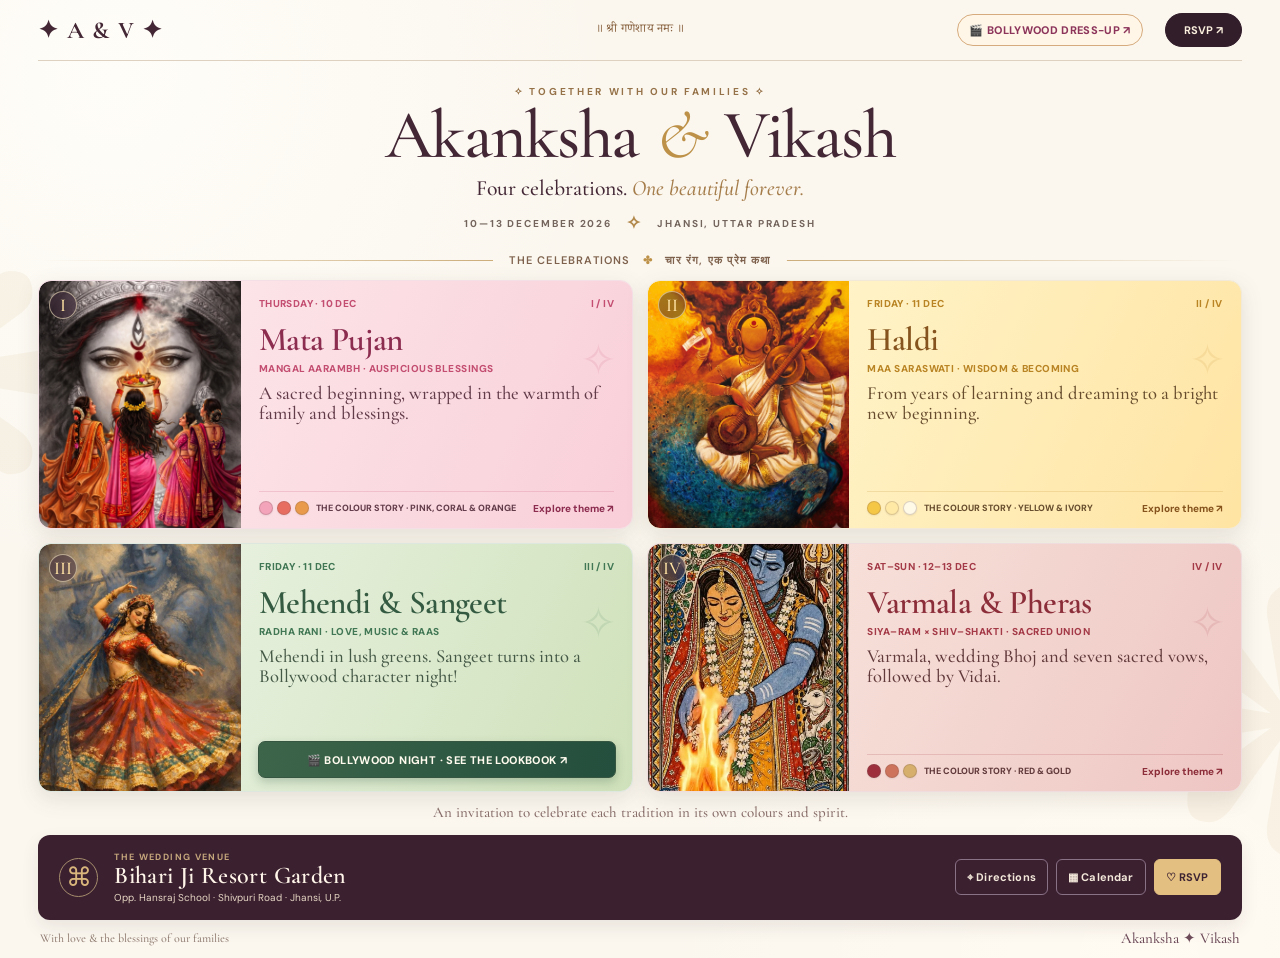
==== index.html @ 9b97ad11 "initial wedding website" ====
<!doctype html>
<html lang="en">
<head>
<meta charset="utf-8">
<meta name="viewport" content="width=device-width, initial-scale=1, viewport-fit=cover">
<meta name="theme-color" content="#3b2030">
<meta name="description" content="Four illustrated celebrations, one beautiful forever. Akanksha & Vikash · 10–13 December 2026 · Jhansi.">
<title>Akanksha & Vikash · Wedding Invitation</title>
<link rel="preconnect" href="https://fonts.googleapis.com">
<link rel="preconnect" href="https://fonts.gstatic.com" crossorigin>
<link href="https://fonts.googleapis.com/css2?family=Cormorant+Garamond:ital,wght@0,400;0,500;0,600;0,700;1,400;1,500;1,600&family=DM+Sans:wght@400;500;600;700&family=Noto+Serif+Devanagari:wght@400;600&display=swap" rel="stylesheet">
<link rel="stylesheet" href="styles.css">
<script defer src="image-config.js"></script>
<script defer src="theme-config.js"></script>
<script defer src="content-config.js"></script>
<script defer src="script.js"></script>
</head>
<body class="home-page">
<a href="#chapters" class="skip-link">Skip to functions</a>
<div class="page-shell">
<header class="masthead">
  <div class="brand">✦ <span id="brandInitials">A <em>&amp;</em> V</span> ✦</div>
  <div class="blessing" id="headerBlessing">॥ श्री गणेशाय नमः ॥</div>
  <nav class="masthead-actions" aria-label="Quick navigation">
    <a class="top-bollywood" href="bollywood.html" id="topBollywood">🎬 Bollywood dress-up ↗</a>
    <button type="button" data-open-rsvp id="topRsvp">RSVP ↗</button>
  </nav>
</header>
<main>
  <section class="invitation-heading" aria-labelledby="title">
    <p class="overline" id="headingEyebrow">✧ TOGETHER WITH OUR FAMILIES ✧</p>
    <h1 id="title"><span id="brideName">Akanksha</span> <span class="ampersand">&amp;</span> <span id="groomName">Vikash</span></h1>
    <p class="invitation-subtitle"><span id="introLead">Four celebrations.</span> <em id="introEm">One beautiful forever.</em></p>
    <div class="date-loc"><span id="headingDates">10—13 DECEMBER 2026</span><span class="date-separator">✧</span><span id="headingPlace">JHANSI, UTTAR PRADESH</span></div>
  </section>
  <section class="chapter-area" id="chapters" aria-labelledby="chapter-title">
    <div class="section-line"><span></span><h2 id="chapter-title"><span id="sectionEn">The celebrations</span> <i>✤</i> <span id="sectionHi">चार रंग, एक प्रेम कथा</span></h2><span></span></div>
    <div class="chapter-grid" id="chapterGrid" aria-label="Four wedding functions">
      <!-- Four cards are created automatically from content-config.js -->
    </div>
    <p class="theme-note" id="themeNote">An invitation to celebrate each tradition in its own colours and spirit.</p>
  </section>
  <section class="footer-strip" aria-label="Venue and guest information">
    <div class="venue-info"><span class="venue-icon" aria-hidden="true">⌘</span><div>
      <p class="venue-label" id="venueLabel">THE WEDDING VENUE</p>
      <h2 id="venueName">Bihari Ji Resort Garden</h2>
      <p id="venueAddress">Opp. Hansraj School · Shivpuri Road · Jhansi</p>
    </div></div>
    <div class="quick-actions">
      <a class="quick-button" id="directionsLink" href="https://www.google.com/maps/search/?api=1&amp;query=Bihari+Ji+Resort+Garden+Shivpuri+Road+Jhansi+Uttar+Pradesh" target="_blank" rel="noopener noreferrer">⌖ <span id="directionsText">Directions</span></a>
      <button class="quick-button" id="calendarBtn" type="button">▦ <span id="calendarText">Calendar</span></button>
      <button class="quick-button primary" data-open-rsvp type="button">♡ <span id="footerRsvpText">RSVP</span></button>
    </div>
  </section>
</main>
<footer class="micro-footer"><span id="footerMessage">With love &amp; the blessings of our families</span><span id="footerNames">Akanksha ✦ Vikash</span></footer>
</div>

<dialog class="detail-dialog" id="detailDialog" aria-labelledby="detailTitle">
  <div class="dialog-inner">
    <button class="close-dialog" type="button" data-close-dialog aria-label="Close details">×</button>
    <div class="dialog-art" id="detailArt"><img id="detailImage" alt=""><img id="detailSecondaryImage" alt="" hidden></div>
    <div class="dialog-info">
      <p class="dialog-kicker" id="detailWhen"></p>
      <h2 id="detailTitle"></h2>
      <p class="dialog-inspiration" id="detailInspiration"></p>
      <p id="detailDescription"></p>
      <p class="dialog-dress" id="detailDress"></p>
      <div class="dialog-swatches" id="detailSwatches" aria-label="Colour palette"></div>
      <a href="bollywood.html" class="dialog-special-link" id="detailLink" hidden>🎬 Explore Bollywood costume ideas ↗</a>
    </div>
  </div>
</dialog>

<dialog class="rsvp-dialog" id="rsvpDialog" aria-labelledby="rsvpTitle">
 <div class="rsvp-wrap">
  <button class="close-dialog" type="button" data-close-rsvp aria-label="Close RSVP">×</button>
  <div class="rsvp-top"><span class="rsvp-ornament">❀ ✧ ❀</span><p class="overline" id="rsvpIntro">THE JOY OF TOGETHERNESS</p><h2 id="rsvpTitle">Will you join us?</h2><p id="rsvpSubtitle">Prepare a WhatsApp RSVP message. No details are stored.</p></div>
  <form id="rsvpForm"><label for="guestName">Your name</label><input id="guestName" name="guestName" required maxlength="100" placeholder="Full name" autocomplete="name">
  <div class="two-fields"><div><label for="guestCount">Guests</label><select id="guestCount" name="guestCount"><option>1</option><option>2</option><option>3</option><option>4</option><option>5+</option></select></div><div><label for="attendance">Attending?</label><select id="attendance" name="attendance"><option value="Yes, delighted to attend">Yes, delighted!</option><option value="Still confirming">Still confirming</option><option value="Unable to attend">Unable to attend</option></select></div></div>
  <label for="guestNote">A message (optional)</label><textarea id="guestNote" name="guestNote" rows="2" maxlength="300" placeholder="Your blessings and wishes..."></textarea>
  <button type="submit" class="send-rsvp">Prepare WhatsApp message ↗</button><button type="button" class="copy-rsvp" id="copyRSVP">Copy RSVP message instead</button><p class="rsvp-disclaimer">WhatsApp opens a draft; you choose the recipient and tap Send.</p>
  </form>
 </div>
</dialog>
<div class="toast" id="toast" role="status" aria-live="polite"></div>
</body>
</html>
---- styles.css ----
:root{--ink:#3b2931;--maroon:#321d2b;--wine:#612c43;--gold:#b9904a;--gold-light:#e8d6ac;--cream:#fbf7f0;--paper:#f4ecde;--line:#dfd1bf;--muted:#766d6b;--serif:'Cormorant Garamond',Georgia,serif;--sans:'DM Sans',Arial,sans-serif;--dev:'Noto Serif Devanagari',serif}
*{box-sizing:border-box}html{scroll-behavior:smooth}body{margin:0;color:var(--ink);font-family:var(--sans);background:#e9dfd3}button,input,select,textarea{font:inherit}button{cursor:pointer}a{color:inherit;text-decoration:none}img{display:block;max-width:100%}button:focus-visible,a:focus-visible,input:focus-visible,select:focus-visible,textarea:focus-visible{outline:3px solid #b57247;outline-offset:3px}.skip-link{position:absolute;z-index:100;left:12px;top:-80px;padding:10px;background:white}.skip-link:focus{top:10px}
.page-shell{max-width:1490px;min-height:100vh;margin:auto;padding:0 clamp(14px,3vw,48px);background:radial-gradient(circle at 8% 8%,#fffcf6 0%,transparent 33%),radial-gradient(circle at 89% 96%,#fffaf2 0%,transparent 38%),var(--cream);position:relative;overflow:hidden}.page-shell:before,.page-shell:after{content:'❋';position:absolute;color:#d1b680;opacity:.11;font-family:Georgia,serif;pointer-events:none;font-size:360px}.page-shell:before{left:-220px;top:170px}.page-shell:after{right:-160px;bottom:20px}
.masthead{height:64px;display:grid;grid-template-columns:1fr 1fr 1fr;align-items:center;border-bottom:1px solid var(--line);position:relative;z-index:1}.brand{font-family:var(--serif);font-weight:700;font-size:24px;letter-spacing:.05em;white-space:nowrap}.brand em{font-weight:400;color:var(--gold)}.brand-glyph{color:#b58a48;font-size:11px;vertical-align:middle;margin:0 8px}.blessing{font-family:var(--dev);color:#8b6543;text-align:center;font-size:12px;letter-spacing:.02em}.masthead-actions{display:flex;justify-content:flex-end;gap:22px;align-items:center;font-size:11px;font-weight:700;letter-spacing:.05em;text-transform:uppercase}.masthead-actions button{color:#faf0dd;background:var(--maroon);border:1px solid var(--maroon);border-radius:24px;padding:9px 18px}.masthead-actions a{color:#6a4757}.masthead-actions a span{color:#ab824b}
.invitation-heading{text-align:center;padding:24px 12px 15px;position:relative;z-index:1}.overline{font-size:10px;letter-spacing:.27em;font-weight:700;color:#967248;margin:0 0 4px}.overline span{font-size:12px}.invitation-heading h1{font:500 clamp(54px,5.35vw,85px)/.98 var(--serif);letter-spacing:-.025em;margin:0;color:#4a283c}.ampersand{color:var(--gold);font-weight:400;font-style:italic;padding:0 .06em}.invitation-subtitle{font:500 clamp(17px,1.7vw,23px)/1.12 var(--serif);margin:7px 0 11px}.invitation-subtitle em{font-weight:500;color:#a47c47}.date-loc{font-size:10px;font-weight:700;letter-spacing:.19em;color:#73645c;display:flex;align-items:center;justify-content:center;gap:14px}.date-separator{color:#b2884b;font-size:18px}
.chapter-area{position:relative;z-index:1}.section-line{display:flex;gap:16px;align-items:center;margin:0 2px 12px}.section-line>span{flex:1;height:1px;background:linear-gradient(to right,transparent,#ccad7a)}.section-line>span:last-child{transform:scaleX(-1)}.section-line h2{margin:0;white-space:nowrap;font-size:11px;text-transform:uppercase;letter-spacing:.14em;color:#7f624d;font-weight:600}.section-line h2 span{color:#be984d;font-size:13px;padding:0 3px}
.chapter-grid{display:grid;grid-template-columns:1fr 1fr;gap:13px}.event-card{border-radius:13px;overflow:hidden;border:1px solid #e2d4c3;box-shadow:0 7px 20px #4e2f2920;background:#fffaf0;transition:transform .22s ease,box-shadow .22s ease}.event-card:hover{transform:translateY(-3px);box-shadow:0 12px 28px #4e2f2930}.card-main{width:100%;text-align:left;border:0;padding:0;background:transparent;color:inherit;display:grid;grid-template-columns:37% 63%;height:239px}.art-panel{position:relative;overflow:hidden;min-width:0}.art-panel img{height:100%;width:100%;object-fit:cover;object-position:center center;transition:transform .55s ease}.event-card:hover .art-panel img{transform:scale(1.035)}.art-corner{position:absolute;top:10px;left:10px;width:28px;height:28px;border:1px solid #f6e6c199;border-radius:50%;display:grid;place-items:center;background:#37203674;color:#ffe3a5;font:500 18px var(--serif);backdrop-filter:blur(5px)}
.card-copy{padding:17px 21px 13px;display:flex;flex-direction:column;min-width:0;position:relative}.card-copy:after{content:'✧';position:absolute;right:15px;top:44px;font-size:44px;opacity:.1;color:#aa8856;pointer-events:none}.card-kicker{display:flex;justify-content:space-between;gap:6px;font:700 10px var(--sans);letter-spacing:.14em;margin:0 0 12px;color:#a27c50}.card-kicker span{font-size:10px;color:#b4a28c;letter-spacing:.04em}.card-copy h3{font:600 clamp(30px,3vw,42px)/.9 var(--serif);margin:0 0 8px;letter-spacing:-.02em;color:#5b3347}.hindi-inline{font:400 13px var(--dev);letter-spacing:0;margin-left:5px;color:#9c825c;vertical-align:middle}.small-and{font-style:italic;font-weight:400;color:#b28d58;font-size:.78em}.card-deity{font:700 10px/1.5 var(--sans);text-transform:uppercase;letter-spacing:.045em;color:#8f6746;margin:0 0 9px}.card-description{font:500 clamp(17px,1.35vw,19px)/1.08 var(--serif);color:#6f5653;margin:0;max-width:400px}.card-bottom{border-top:1px solid #dbcec244;padding-top:8px;margin-top:auto;display:flex;justify-content:space-between;gap:8px;align-items:center;font-size:10px;font-weight:600;color:#8b7772;line-height:1.25}.more-link{color:#755038;white-space:nowrap;font-weight:700}.more-link b{font-size:14px;font-weight:500}.dot{font-style:normal;margin:0 2px;color:#a58a69}
.haldi-card{background:#fff8e8}.haldi-card .card-copy{background:linear-gradient(115deg,#fff8e7,#fcf1d5)}.sangeet-card{background:#ede2f1}.sangeet-card .card-copy{background:linear-gradient(115deg,#fff5f8,#f5e6f6)}.sangeet-card .card-copy h3{color:#64315a}.sangeet-card .card-deity{color:#965777}.varmala-card .card-copy{background:linear-gradient(115deg,#fff6ed,#f7e6dc)}.varmala-card .card-copy h3{color:#7f3942}.phere-card .card-copy{background:linear-gradient(115deg,#f8f4f1,#ece7f5)}.phere-card .card-copy h3{color:#43365f}
.prelude{margin:13px 2px 12px;text-align:center;color:#8e7359;font:500 13px/1.3 var(--serif);letter-spacing:.025em}.prelude strong{color:#6b3c47;font-weight:700}.prelude-sparkle{color:#bc9755;margin:0 8px}
.footer-strip{background:#362131;color:#fff4e0;display:flex;justify-content:space-between;align-items:center;gap:20px;border-radius:12px;padding:14px 21px;position:relative;z-index:1;box-shadow:0 7px 18px #321d2b17}.venue-info{display:flex;align-items:center;gap:16px;min-width:0}.venue-icon{border:1px solid #a58d6c;border-radius:50%;width:39px;height:39px;flex:none;display:grid;place-items:center;font-size:26px;color:#d9b67b}.venue-label{color:#c5a77c;letter-spacing:.15em;font-weight:700;font-size:9px;margin:0 0 2px}.venue-info h2{font:600 24px/.95 var(--serif);letter-spacing:.015em;margin:0}.venue-info p:last-child{margin:3px 0 0;color:#e7d7c4;font-size:10px}.quick-actions{display:flex;gap:8px;align-items:center}.quick-button{background:transparent;color:#f3e8da;border:1px solid #897186;border-radius:6px;white-space:nowrap;padding:10px 11px;font-weight:700;font-size:11px;letter-spacing:.015em}.quick-button span{font-size:16px;vertical-align:-1px;margin-right:4px;color:#e5bf7d}.quick-button.primary{background:#e3bf81;border-color:#e3bf81;color:#3e2433}.quick-button.primary span{color:#643d4c}
.sangeet-promo{position:relative;z-index:1;display:flex;align-items:center;justify-content:center;gap:12px;margin:11px 0 7px;padding:9px 14px;border:1px solid #c2a6bd80;border-radius:8px;background:linear-gradient(90deg,#f6e8f0,#f7edf9,#f5e9f2);font-size:11px;color:#744663}.promo-sparkle{color:#a45a91;font-size:17px}.sangeet-promo strong{font-size:10px;letter-spacing:.06em}.sangeet-promo a{text-decoration:underline;text-underline-offset:3px;font-weight:700;white-space:nowrap;color:#744663}.micro-footer{display:flex;justify-content:space-between;align-items:center;padding:7px 2px 13px;color:#927e73;font:500 12px var(--serif);position:relative;z-index:1}.micro-footer span:last-child{font-size:15px;color:#6c4a58}.micro-footer i{font-size:10px;color:#ac8e58}
/* dialogs */
dialog{border:0;padding:0;box-shadow:0 22px 85px #21132380;max-height:min(91vh,780px);max-width:calc(100vw - 24px);overflow:auto;border-radius:17px;color:var(--ink)}dialog::backdrop{background:#241723a8;backdrop-filter:blur(4px)}.detail-dialog{width:min(800px,calc(100vw - 24px));background:#fdf7ee}.dialog-inner{display:grid;grid-template-columns:41% 59%;min-height:385px}.dialog-art img{width:100%;height:100%;object-fit:cover;max-height:575px}.dialog-info{padding:40px 39px;align-self:center}.dialog-kicker{font:700 10px var(--sans);letter-spacing:.18em;color:#a87c45}.dialog-info h2{font:600 50px/.98 var(--serif);margin:9px 0;color:#60374c}.dialog-inspiration{color:#a47c4c;text-transform:uppercase;font-weight:700;font-size:11px;letter-spacing:.09em;margin:8px 0 18px}.dialog-info>p:not(.dialog-kicker):not(.dialog-inspiration){font:500 23px/1.16 var(--serif);color:#655159}.dialog-info .dialog-dress{font:600 12px/1.5 var(--sans)!important;border-top:1px solid var(--line);padding-top:14px;margin-top:17px}.dialog-swatches{display:flex;gap:7px;margin:16px 0}.dialog-swatches i{display:block;height:23px;width:23px;border-radius:50%;border:1px solid #9995}.dialog-special-link{display:inline-block;color:#723850;font-weight:700;font-size:12px;text-decoration:underline;text-underline-offset:4px}.close-dialog{position:absolute;z-index:2;right:14px;top:12px;background:#fffbf5e6;border:1px solid #ddceb8;color:#5b3b46;width:34px;height:34px;border-radius:50%;font-size:24px;line-height:1}
.rsvp-dialog{width:min(455px,calc(100vw - 24px));background:#fff9f2}.rsvp-wrap{padding:29px 30px 26px}.rsvp-top{text-align:center}.rsvp-ornament{font:20px var(--serif);color:#b38753}.rsvp-top .overline{margin:10px 0 4px}.rsvp-top h2{font:600 49px/.95 var(--serif);margin:3px 0}.rsvp-top>p:last-child{font:500 17px/1.15 var(--serif);color:#816c68;margin:8px 0 24px}.rsvp-wrap form{display:grid;gap:8px}.rsvp-wrap label{font-size:11px;font-weight:700;color:#574451}.rsvp-wrap input,.rsvp-wrap select,.rsvp-wrap textarea{width:100%;border:1px solid #d6c6ba;border-radius:6px;background:#fffefa;padding:10px 11px;font-size:12px;color:#493945}.two-fields{display:grid;grid-template-columns:1fr 1fr;gap:10px}.two-fields>div{display:grid;gap:8px}.send-rsvp{background:#3c2233;color:#fff0dc;border:0;border-radius:7px;padding:13px;font-size:12px;font-weight:700;margin-top:5px}.copy-rsvp{background:none;border:0;padding:8px;color:#80566c;text-decoration:underline;font-size:11px}.rsvp-disclaimer{font:500 11px/1.5 var(--sans);color:#938383;text-align:center;margin:0}.toast{position:fixed;bottom:24px;left:50%;transform:translate(-50%,60px);opacity:0;pointer-events:none;background:#392538;color:#fff3df;padding:12px 20px;border-radius:10px;box-shadow:0 8px 30px #0004;z-index:120;transition:opacity .2s,transform .2s;font-size:12px}.toast.visible{opacity:1;transform:translate(-50%,0)}
/* Bollywood page */
.bollywood-page{background:#150f2f;color:#fff1df;min-height:100vh}.bollywood-page .page-shell{background:radial-gradient(circle at 50% 0,#49315d 0%,#1c1736 45%,#14152c 100%);max-width:1400px;min-height:100vh;color:#fff1df;padding-bottom:28px}.bollywood-page .page-shell:before{content:'✧';opacity:.1;color:#f2cc86;top:90px;left:-60px}.bollywood-page .page-shell:after{content:'✧';opacity:.1;color:#ff83cf;right:-55px}.bollywood-page .masthead{border-color:#a68ca54b}.bollywood-page .brand,.bollywood-page .blessing{color:#f3d79d}.bollywood-page .masthead-actions a{color:#f3d79d}.bollywood-page .masthead-actions button{border-color:#b997b4;color:white;background:transparent}.spotlight-hero{text-align:center;padding:35px 10px 12px;position:relative;z-index:1}.spotlight-overline{font:700 10px var(--sans);letter-spacing:.25em;color:#dcb877}.spotlight-hero h1{font:600 clamp(58px,7vw,100px)/.88 var(--serif);letter-spacing:-.035em;margin:16px 0 6px;color:#f9e4b1}.spotlight-hero h1 em{font-weight:500;color:#ee88c3}.spotlight-sub{font:500 clamp(18px,2.2vw,27px)/1.1 var(--serif);margin:0 0 11px}.spotlight-date{font:700 11px var(--sans);letter-spacing:.17em;color:#f1bbcf}.spotlight-stage{position:relative;display:grid;grid-template-columns:1.02fr 1.1fr;align-items:center;gap:clamp(22px,4vw,55px);max-width:1020px;margin:10px auto 0;z-index:1}.spotlight-poster{max-width:340px;width:80%;justify-self:end;position:relative;filter:drop-shadow(0 18px 30px #02011270)}.spotlight-poster:before{content:'';position:absolute;inset:10px;border:1px solid #fee2b76b;z-index:1;pointer-events:none}.spotlight-poster img{width:100%;border-radius:180px 180px 10px 10px}.spotlight-copy{padding:20px 0 0}.spotlight-copy .spotlight-overline{color:#eeb58b}.spotlight-copy h2{font:600 clamp(43px,4.4vw,66px)/.98 var(--serif);margin:11px 0}.spotlight-copy h2 em{color:#f49cc8;font-weight:500}.spotlight-copy p{font:500 clamp(18px,1.7vw,23px)/1.18 var(--serif);color:#e5d0e6;max-width:550px}.dress-callout{border:1px solid #dcb6d289;border-radius:12px;background:#dd73b61c;padding:17px 20px;margin-top:19px}.dress-callout strong{color:#ffe1a2;font:700 12px var(--sans);letter-spacing:.1em;text-transform:uppercase}.dress-callout p{margin:6px 0 0;font-size:20px;color:#fff0e9}.spotlight-cta{display:inline-flex;gap:8px;align-items:center;margin-top:15px;border-radius:7px;background:#e7bd85;color:#312037;padding:12px 19px;font:700 12px var(--sans)}.costumes{max-width:1040px;margin:35px auto 0;position:relative;z-index:1}.costumes h2{font:600 38px var(--serif);margin:0 0 5px;text-align:center}.costumes>p{font:500 18px var(--serif);color:#cdb8d3;text-align:center;margin:0 0 17px}.costume-tabs{display:flex;flex-wrap:wrap;gap:8px;justify-content:center;margin-bottom:16px}.costume-tabs button{font:700 11px var(--sans);border:1px solid #947393;background:transparent;color:#f5dbed;border-radius:30px;padding:10px 16px}.costume-tabs button[aria-selected="true"]{background:#e8b9cc;color:#302039;border-color:#e8b9cc}.costume-panels{border:1px solid #8c638d90;border-radius:15px;background:linear-gradient(110deg,#562d60b8,#32224475);padding:19px 28px;display:grid;grid-template-columns:1fr 1fr;gap:25px;min-height:130px}.costume-panels h3{font:600 29px var(--serif);margin:0 0 3px;color:#fae0a9}.costume-panels p{font:500 18px/1.2 var(--serif);color:#f4ddea;margin:0}.costume-panels ul{margin:0;padding-left:22px;color:#ead2e6;font-size:12px;line-height:2}.spotlight-footer{display:flex;justify-content:space-between;gap:10px;margin-top:20px;border-top:1px solid #8e708f70;padding-top:16px;font:600 11px var(--sans);color:#e6bde0}.spotlight-footer a{text-decoration:underline;text-underline-offset:3px;color:#f5dba8}
@media (min-width:1200px) and (max-height:900px){.card-main{height:220px}.invitation-heading{padding-top:17px;padding-bottom:11px}.card-copy{padding-top:14px}.card-kicker{margin-bottom:8px}.card-description{font-size:18px}.sangeet-promo{margin-top:9px}}
@media (max-width:1000px){.card-main{grid-template-columns:35% 65%;height:248px}.card-copy{padding:14px 13px 11px}.card-copy h3{font-size:32px}.card-description{font-size:18px}.card-deity{font-size:9px}.card-kicker{font-size:9px}.card-bottom{font-size:9px}.quick-button{padding:10px 8px}.sangeet-promo{flex-wrap:wrap;row-gap:4px;text-align:center}}
@media (max-width:700px){.page-shell{padding:0 12px}.masthead{height:55px;grid-template-columns:1fr auto}.brand{font-size:19px}.brand-glyph{margin:0 3px;font-size:8px}.blessing{display:none}.masthead-actions{gap:11px;font-size:9px}.masthead-actions button{padding:8px 11px}.invitation-heading{padding:24px 2px 20px}.invitation-heading h1{font-size:clamp(51px,11vw,78px)}.invitation-subtitle{font-size:20px;margin:8px 0 10px}.overline{font-size:8px;letter-spacing:.21em}.date-loc{font-size:9px;letter-spacing:.07em;gap:8px}.section-line{gap:8px;margin-bottom:11px}.section-line h2{font-size:9px;letter-spacing:.04em}.chapter-grid{gap:9px}.card-main{display:flex;flex-direction:column;height:100%}.art-panel{height:145px;flex:none}.art-panel img{object-position:center 40%}.art-corner{width:25px;height:25px;font-size:15px;left:8px;top:8px}.card-copy{padding:11px 11px 10px;min-height:166px}.card-kicker{font-size:8px;margin-bottom:8px;letter-spacing:.04em}.card-kicker span{font-size:8px}.card-copy h3{font-size:clamp(25px,5.5vw,36px);margin:0 0 5px;line-height:.9}.hindi-inline{display:none}.card-deity{font-size:8px;line-height:1.2;margin-bottom:7px;min-height:20px}.card-description{font:500 16px/1.02 var(--serif)}.card-bottom{font-size:8px;gap:5px;padding-top:6px;line-height:1.2}.more-link{font-size:8px}.card-copy:after{top:25px;font-size:26px}.prelude{font-size:12px;margin:12px 0}.prelude-sparkle{margin:0 3px}.footer-strip{padding:13px 12px;display:grid;gap:11px}.venue-info{gap:11px}.venue-icon{width:32px;height:32px;font-size:19px}.venue-info h2{font-size:25px}.venue-info p:last-child{font-size:10px}.quick-actions{display:grid;grid-template-columns:repeat(3,1fr);gap:7px}.quick-button{text-align:center;padding:10px 3px;font-size:10px}.sangeet-promo{font-size:10px;padding:9px;gap:6px}.sangeet-promo a{display:block;width:100%;font-size:11px}.micro-footer{padding-bottom:15px}.micro-footer span:first-child{font-size:11px}.dialog-inner{grid-template-columns:1fr}.dialog-art{height:200px;overflow:hidden}.dialog-art img{object-position:center 42%}.dialog-info{padding:22px 24px 26px}.dialog-info h2{font-size:43px}.dialog-info>p:not(.dialog-kicker):not(.dialog-inspiration){font-size:21px}.spotlight-hero{padding-top:30px}.spotlight-hero h1{font-size:64px}.spotlight-stage{grid-template-columns:1fr;gap:12px;margin-top:18px}.spotlight-poster{justify-self:center;width:60%;max-width:240px}.spotlight-copy{text-align:center;padding:0 10px}.spotlight-copy h2{font-size:49px}.spotlight-copy p{margin-left:auto;margin-right:auto}.dress-callout{text-align:center;padding:12px}.costumes{margin-top:27px}.costumes h2{font-size:35px}.costume-panels{grid-template-columns:1fr;gap:10px;padding:16px}.spotlight-footer{font-size:10px;flex-wrap:wrap}}
@media (max-width:380px){.masthead-actions a{font-size:8px}.masthead-actions{gap:7px}.invitation-heading h1{font-size:51px}.invitation-subtitle{font-size:18px}.card-copy{padding:9px 8px;min-height:175px}.card-copy h3{font-size:26px}.card-description{font-size:15px}.art-panel{height:124px}.card-bottom{font-size:7.5px}.card-kicker{font-size:7px}.card-kicker span{font-size:7px}.card-deity{font-size:7.5px}.section-line h2{font-size:8px}.micro-footer{font-size:10px}.micro-footer span:last-child{font-size:12px}}
@media(prefers-reduced-motion:reduce){*,*:before,*:after{transition:none!important;animation:none!important;scroll-behavior:auto!important}}

/* Six-card layout: three paired rows, six images, one compact invitation. */
.home-page .invitation-heading{padding-top:18px;padding-bottom:11px}
.home-page .chapter-grid{grid-template-columns:repeat(2,minmax(0,1fr));gap:10px}
.home-page .card-main{grid-template-columns:34% 66%;height:188px}
.home-page .card-copy{padding:12px 16px 10px}
.home-page .card-kicker{margin-bottom:6px;font-size:9px;letter-spacing:.10em}
.home-page .card-copy h3{font-size:clamp(27px,2.4vw,35px);line-height:.99;margin-bottom:5px}
.home-page .card-deity{font-size:9px;margin-bottom:5px;letter-spacing:.04em}
.home-page .card-description{font-size:clamp(16px,1.3vw,18px);line-height:1.05}
.home-page .card-bottom{font-size:9px;padding-top:6px}
.home-page .mata-card .card-copy{background:linear-gradient(115deg,#fff7e7,#f5e5ce)}
.home-page .mata-card .card-copy h3{color:#79503d}
.home-page .bollywood-card .card-copy{background:linear-gradient(115deg,#f9eef8,#e9d9ee)}
.home-page .bollywood-card .card-copy h3{color:#6c3763}
.home-page .bollywood-card .card-deity{color:#874c80}
.home-page .footer-strip{margin-top:12px}
.home-page .micro-footer{padding-bottom:10px}
@media (max-width:700px){
 .home-page .invitation-heading{padding:21px 2px 16px}
 .home-page .chapter-grid{gap:8px}
 .home-page .card-main{display:flex;flex-direction:column;height:100%}
 .home-page .art-panel{height:130px;flex:none}
 .home-page .card-copy{padding:10px 10px 9px;min-height:161px}
 .home-page .card-kicker{font-size:7.5px;letter-spacing:.02em;margin-bottom:7px}
 .home-page .card-kicker span{font-size:7.5px}
 .home-page .card-copy h3{font-size:clamp(23px,5vw,32px);margin-bottom:5px;line-height:.97}
 .home-page .card-deity{font-size:7.7px;min-height:19px;line-height:1.2;margin-bottom:6px}
 .home-page .card-description{font-size:15px;line-height:1.07}
 .home-page .card-bottom{font-size:8px;line-height:1.2;padding-top:6px}
 .home-page .more-link{font-size:8px}
 .home-page .footer-strip{margin-top:12px}
}
@media(max-width:390px){
 .home-page .art-panel{height:118px}
 .home-page .card-copy{padding:9px 8px;min-height:165px}
 .home-page .card-kicker{font-size:7px}
 .home-page .card-kicker span{font-size:7px}
 .home-page .card-copy h3{font-size:24px}
 .home-page .card-description{font-size:14px}
 .home-page .card-bottom{font-size:7.5px}
}

/* OPTIONAL PINTEREST LOOKBOOK — only appears after board URL is configured */
.pinterest-feature{position:relative;z-index:1;max-width:1040px;margin:25px auto 12px;padding:26px clamp(14px,4vw,35px);text-align:center;border:1px solid #ad8c936b;border-radius:18px;background:linear-gradient(130deg,#65395844,#22204399);}
.pinterest-feature[hidden],.pinterest-embed-wrap[hidden]{display:none!important}
.pinterest-feature h2{margin:8px 0;font:600 clamp(33px,4vw,48px)/1 var(--serif);color:#fbe8b8}
.pinterest-feature h2 em{color:#f49cc8}
.pinterest-feature>p:not(.spotlight-overline){max-width:620px;margin:0 auto 8px;font:500 19px/1.25 var(--serif);color:#e9d3e9}
.pinterest-actions{display:flex;flex-wrap:wrap;justify-content:center;align-items:center;gap:12px;margin-top:12px}
.pinterest-actions .spotlight-cta{margin:0}
.pinterest-preview-button{border:1px solid #b997b4;border-radius:7px;background:transparent;color:#f9e3ee;padding:12px 18px;cursor:pointer;font:700 12px var(--sans)}
.pinterest-preview-button:hover{background:#e8b9cc25}
.pinterest-embed-wrap{max-width:100%;margin:20px auto 0;overflow:hidden}
.pinterest-embed-wrap>span,.pinterest-embed-wrap>iframe{max-width:100%!important}
.pinterest-fallback{font:500 12px/1.5 var(--sans);color:#e9cee1}
.pinterest-fallback a{text-decoration:underline;text-underline-offset:3px;color:#ffe2a5}
@media(max-width:700px){.pinterest-feature{padding:19px 12px}.pinterest-actions{flex-direction:column}.pinterest-actions .spotlight-cta,.pinterest-preview-button{width:min(100%,320px);justify-content:center}.pinterest-feature>p:not(.spotlight-overline){font-size:17px}}

/* Pinterest board: autoload on the Sangeet page */
.pinterest-embed-wrap{display:flex;justify-content:center;min-height:340px;align-items:flex-start;overflow:hidden;padding:12px 0 0}
.pinterest-embed-wrap [data-pin-do="embedBoard"]{display:block;min-height:1px}
.pinterest-local-gallery{display:grid;grid-template-columns:repeat(4,minmax(0,1fr));gap:10px;margin:16px auto 18px;max-width:850px}
.pinterest-local-gallery[hidden]{display:none!important}
.pinterest-local-gallery img{width:100%;aspect-ratio:3 / 4;object-fit:cover;border-radius:9px;border:1px solid #e6c6bd55}
.pinterest-fallback{margin:12px 0 0!important;font:500 12px/1.5 var(--sans)!important;color:#e9cee1!important}
@media(max-width:650px){.pinterest-local-gallery{grid-template-columns:repeat(2,minmax(0,1fr))}.pinterest-embed-wrap{min-height:300px}}

/* ━━━━━━━━━━━━━━━━━━━━━━━━━━━━━━━━━━━━━━━━━━━━━━━━━━━━━━━━━━━━━━━━━━━
   FOUR-CHAPTER COMPACT INVITATION
   Edit colours in theme-config.js; text in content-config.js.
   These overrides intentionally affect the home page only so the separate
   Bollywood page and Pinterest board retain their existing design.
   ━━━━━━━━━━━━━━━━━━━━━━━━━━━━━━━━━━━━━━━━━━━━━━━━━━━━━━━━━━━━━━━━━━━ */
.home-page .page-shell{max-width:1480px;background:radial-gradient(circle at 9% 8%,#fffdf8 0,transparent 34%),radial-gradient(circle at 89% 100%,#fffaf2 0,transparent 32%),var(--cream)}
.home-page .masthead{height:61px}
.home-page .brand{color:var(--ink)}
.home-page .top-bollywood{display:inline-flex;align-items:center;gap:4px;padding:8px 11px;border-radius:99px;border:1px solid #d6ab7d;background:#fff6e7;color:#8c345a;font-weight:800;letter-spacing:.03em;transition:background .2s ease}
.home-page .top-bollywood:hover{background:#f9e6e4}
.home-page .invitation-heading{padding:24px 12px 18px}
.home-page .invitation-heading h1{color:var(--ink)}
.home-page .invitation-subtitle em{color:#a57d4b}
.home-page .chapter-area{margin-top:0}
.home-page .section-line{margin-bottom:13px}
.home-page .section-line h2{font-size:11px;letter-spacing:.11em}
.home-page .section-line h2 i{font-style:normal;color:var(--gold);padding:0 8px}
.home-page .section-line h2 span{color:#7f624d;font:inherit;padding:0}
.home-page .chapter-grid{grid-template-columns:repeat(2,minmax(0,1fr));gap:14px}
.home-page .event-card{position:relative;background:var(--card-bg);border-color:color-mix(in srgb,var(--card-accent) 18%,#fff);box-shadow:0 7px 22px #523c3220}
.home-page .card-main{width:100%;height:247px;display:grid;grid-template-columns:34% 66%;padding:0;border:0;border-radius:12px;overflow:hidden;background:transparent;text-align:left;align-items:stretch;color:var(--card-ink)}
.home-page .art-panel{height:100%;overflow:hidden}
.home-page .art-panel img{width:100%;height:100%;object-fit:cover;object-position:center}
.home-page .card-copy{background:linear-gradient(115deg,var(--card-bg),var(--card-bg2))!important;padding:17px 18px 13px;display:flex;flex-direction:column;min-height:0;color:var(--card-ink)}
.home-page .card-copy:after{color:var(--card-accent);opacity:.12;top:50px}
.home-page .card-kicker{color:var(--card-accent);font:800 10px/1.25 var(--sans);margin:0 0 13px;letter-spacing:.075em}
.home-page .card-kicker span{font:inherit;color:var(--card-accent)}
.home-page .card-copy h3{color:var(--card-heading)!important;font:600 clamp(32px,2.6vw,43px)/.96 var(--serif);margin:0 0 6px;letter-spacing:-.018em}
.home-page .card-deity{font:800 10px/1.3 var(--sans);text-transform:uppercase;letter-spacing:.045em;color:var(--card-accent)!important;margin:0 0 9px}
.home-page .card-description{font:500 clamp(18px,1.45vw,21px)/1.07 var(--serif);color:var(--card-ink);margin:0 0 8px;max-width:none}
.home-page .card-bottom{color:var(--card-ink);border-color:color-mix(in srgb,var(--card-accent) 19%,transparent);padding-top:9px;gap:7px;font:800 9px/1.2 var(--sans);align-items:end}
.home-page .dress-line{display:flex;flex-wrap:wrap;align-items:center;gap:7px;max-width:82%}
.home-page .swatch-mini{display:flex;gap:4px;flex:none}
.home-page .swatch-mini span{width:14px;height:14px;display:block;border-radius:50%;border:1px solid #75584f40;box-shadow:0 1px 2px #0001}
.home-page .more-link{color:var(--card-heading);font:800 10px var(--sans);white-space:nowrap}
.home-page .sangeet-card .card-main .card-copy{padding-bottom:54px}
.home-page .sangeet-card .card-bottom{display:none}
.home-page .bollywood-feature{position:absolute;z-index:5;bottom:13px;left:calc(34% + 17px);right:16px;min-height:37px;display:flex;align-items:center;justify-content:center;gap:7px;text-align:center;padding:9px 10px;border:1px solid #375642;border-radius:7px;color:#fffbee;background:linear-gradient(100deg,#3d654a,#244e3d);box-shadow:0 4px 10px #234e3a40;font:800 11px/1.15 var(--sans);letter-spacing:.035em;transition:transform .2s ease,filter .2s ease}
.home-page .bollywood-feature:hover{transform:translateY(-2px);filter:brightness(1.08)}
.home-page .theme-note{text-align:center;color:#896e6a;font:500 15px/1.3 var(--serif);margin:11px 0 12px}
.home-page .footer-strip{margin-top:0;background:var(--footer-bg,#3b2030);color:var(--footer-text,#fff5e8);padding:16px 21px}
.home-page .micro-footer{padding:9px 2px 11px}
.home-page .venue-info h2{font-size:24px}
.home-page .quick-button span{font-size:inherit;vertical-align:baseline;margin-right:0;color:inherit}
/* Combined wedding scene: two independent illustrations in the detail view. */
.dialog-art.two-images{display:grid;grid-template-rows:1fr 1fr;height:100%;min-height:400px;overflow:hidden}
.dialog-art.two-images img{height:100%;width:100%;min-height:0;object-fit:cover}
.dialog-art [hidden]{display:none!important}
.detail-dialog .dialog-special-link[hidden]{display:none!important}
@media(max-width:1000px){
 .home-page .card-main{height:242px;grid-template-columns:34% 66%}
 .home-page .card-copy{padding:13px 12px 12px}
 .home-page .card-copy h3{font-size:32px}
 .home-page .card-description{font-size:18px}
 .home-page .card-kicker{font-size:9px;margin-bottom:8px}
 .home-page .card-deity{font-size:9px;margin-bottom:7px}
 .home-page .card-bottom{font-size:8px}
 .home-page .bollywood-feature{left:calc(34% + 11px);right:11px;bottom:11px;font-size:10px}
}
@media(max-width:700px){
 .home-page .page-shell{padding:0 12px}
 .home-page .masthead{height:59px}
 .home-page .masthead-actions{gap:8px}
 .home-page .top-bollywood{font-size:8px;padding:7px 8px}
 .home-page .masthead-actions button{padding:8px 10px}
 .home-page .brand{font-size:18px}
 .home-page .invitation-heading{padding:23px 2px 19px}
 .home-page .invitation-heading h1{font-size:clamp(45px,10.3vw,72px)}
 .home-page .invitation-subtitle{font-size:18px}
 .home-page .section-line h2{font-size:9px;white-space:normal;text-align:center;line-height:1.35}
 .home-page .section-line h2 span{font:inherit}
 .home-page .chapter-grid{gap:9px}
 .home-page .card-main{display:flex;flex-direction:column;height:100%}
 .home-page .art-panel{height:141px;flex:none}
 .home-page .card-copy{min-height:202px;padding:11px 10px 11px}
 .home-page .card-kicker{font-size:7.5px;letter-spacing:0;margin-bottom:7px}
 .home-page .card-kicker span{font-size:7.5px}
 .home-page .card-copy h3{font-size:clamp(26px,5.2vw,35px);margin-bottom:5px;line-height:.96}
 .home-page .card-deity{font-size:7.7px;line-height:1.2;min-height:18px;margin-bottom:6px}
 .home-page .card-description{font-size:16px;line-height:1.03;margin-bottom:10px}
 .home-page .card-bottom{font-size:7.4px;line-height:1.2;align-items:flex-end;padding-top:8px}
 .home-page .dress-line{max-width:100%;gap:4px}
 .home-page .swatch-mini span{height:11px;width:11px}
 .home-page .more-link{display:none}
 .home-page .sangeet-card .card-main .card-copy{padding-bottom:60px}
 .home-page .bollywood-feature{bottom:10px;left:8px;right:8px;min-height:43px;font-size:9.5px;padding:7px 7px;line-height:1.17}
 .home-page .theme-note{font-size:13px;margin:11px 5px}
 .home-page .footer-strip{padding:15px 13px}
 .home-page .quick-button{padding:10px 4px}
 .dialog-art.two-images{height:240px;min-height:0;grid-template-rows:1fr 1fr}
}
@media(max-width:390px){
 .home-page .brand{font-size:16px}
 .home-page .masthead-actions button{font-size:8px}
 .home-page .top-bollywood{max-width:118px;line-height:1.1;text-align:center}
 .home-page .invitation-heading h1{font-size:clamp(43px,10vw,55px)}
 .home-page .art-panel{height:120px}
 .home-page .card-copy{min-height:211px;padding:10px 8px}
 .home-page .card-copy h3{font-size:25px}
 .home-page .card-description{font-size:15px}
 .home-page .card-deity{font-size:7px}
 .home-page .card-kicker{font-size:7px}
 .home-page .card-bottom{font-size:6.7px}
 .home-page .bollywood-feature{font-size:9px}
}
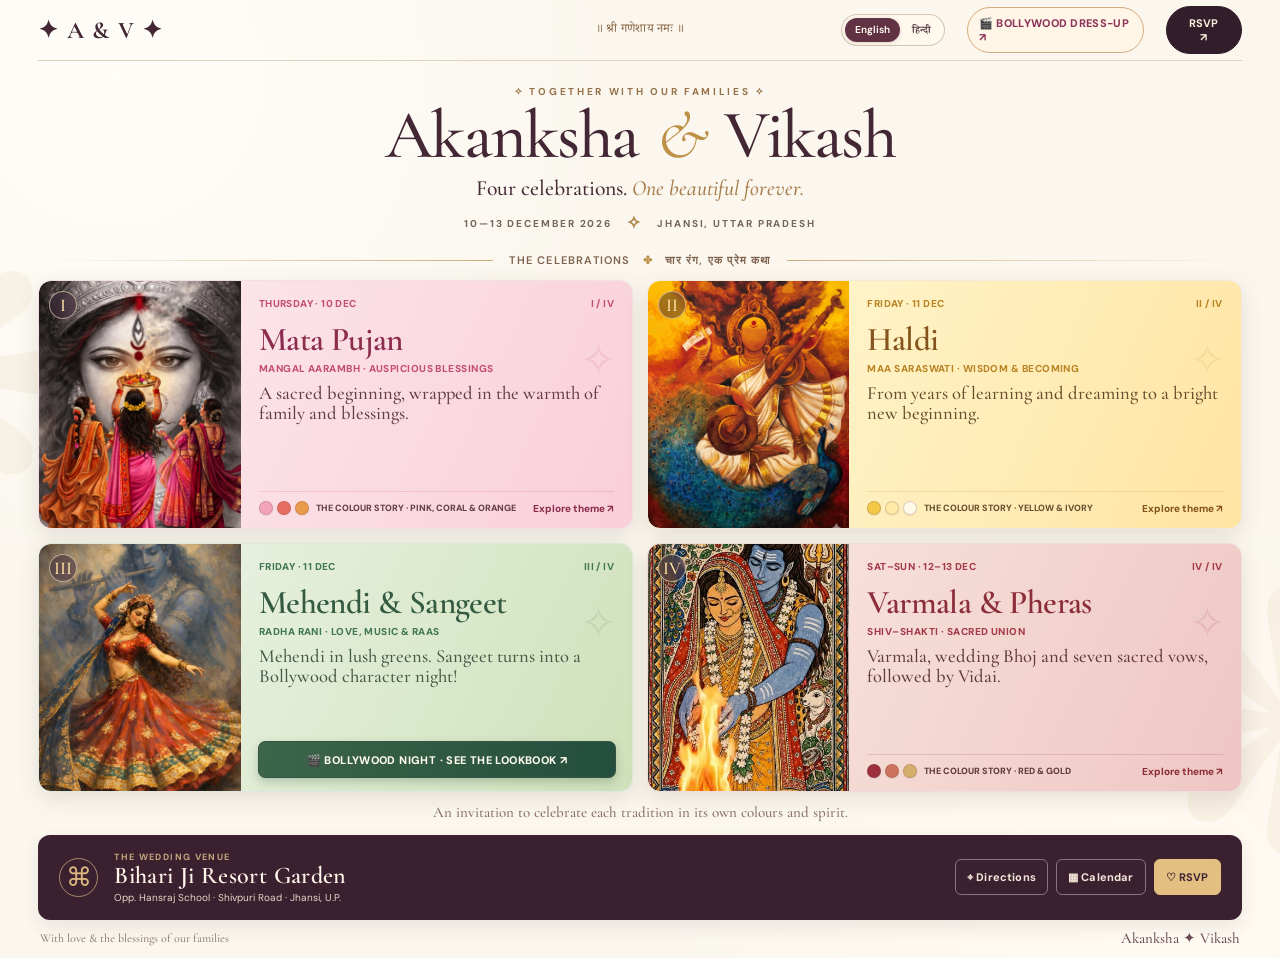
==== commit 3ee91184: "Update wedding website" ====
--- a/index.html
+++ b/index.html
@@ -1,88 +1,87 @@
-<!doctype html>
+<!DOCTYPE html>
+
 <html lang="en">
 <head>
-<meta charset="utf-8">
-<meta name="viewport" content="width=device-width, initial-scale=1, viewport-fit=cover">
-<meta name="theme-color" content="#3b2030">
-<meta name="description" content="Four illustrated celebrations, one beautiful forever. Akanksha & Vikash · 10–13 December 2026 · Jhansi.">
-<title>Akanksha & Vikash · Wedding Invitation</title>
-<link rel="preconnect" href="https://fonts.googleapis.com">
-<link rel="preconnect" href="https://fonts.gstatic.com" crossorigin>
-<link href="https://fonts.googleapis.com/css2?family=Cormorant+Garamond:ital,wght@0,400;0,500;0,600;0,700;1,400;1,500;1,600&family=DM+Sans:wght@400;500;600;700&family=Noto+Serif+Devanagari:wght@400;600&display=swap" rel="stylesheet">
-<link rel="stylesheet" href="styles.css">
-<script defer src="image-config.js"></script>
-<script defer src="theme-config.js"></script>
-<script defer src="content-config.js"></script>
-<script defer src="script.js"></script>
+<meta charset="utf-8"/>
+<meta content="width=device-width, initial-scale=1, viewport-fit=cover" name="viewport"/>
+<meta content="#3b2030" name="theme-color"/>
+<meta content="Four illustrated celebrations, one beautiful forever. Akanksha &amp; Vikash · 10–13 December 2026 · Jhansi." name="description"/>
+<title>Akanksha &amp; Vikash · Wedding Invitation</title>
+<link href="https://fonts.googleapis.com" rel="preconnect"/>
+<link crossorigin="" href="https://fonts.gstatic.com" rel="preconnect"/>
+<link href="https://fonts.googleapis.com/css2?family=Cormorant+Garamond:ital,wght@0,400;0,500;0,600;0,700;1,400;1,500;1,600&amp;family=DM+Sans:wght@400;500;600;700&amp;family=Noto+Serif+Devanagari:wght@400;600&amp;display=swap" rel="stylesheet"/>
+<link href="styles.css" rel="stylesheet"/>
+<script defer="" src="image-config.js"></script>
+<script defer="" src="theme-config.js"></script>
+<script defer="" src="content-config.js"></script>
+<script defer="" src="hindi-config.js"></script><script defer="" src="script.js"></script>
 </head>
 <body class="home-page">
-<a href="#chapters" class="skip-link">Skip to functions</a>
+<a class="skip-link" href="#chapters">Skip to functions</a>
 <div class="page-shell">
 <header class="masthead">
-  <div class="brand">✦ <span id="brandInitials">A <em>&amp;</em> V</span> ✦</div>
-  <div class="blessing" id="headerBlessing">॥ श्री गणेशाय नमः ॥</div>
-  <nav class="masthead-actions" aria-label="Quick navigation">
-    <a class="top-bollywood" href="bollywood.html" id="topBollywood">🎬 Bollywood dress-up ↗</a>
-    <button type="button" data-open-rsvp id="topRsvp">RSVP ↗</button>
-  </nav>
+<div class="brand">✦ <span id="brandInitials">A <em>&amp;</em> V</span> ✦</div>
+<div class="blessing" id="headerBlessing">॥ श्री गणेशाय नमः ॥</div>
+<nav aria-label="Quick navigation" class="masthead-actions"><div aria-label="Select language" class="language-switch" role="group"><button aria-pressed="true" data-lang="en" type="button">English</button><button aria-pressed="false" data-lang="hi" type="button">हिन्दी</button></div>
+<a class="top-bollywood" href="bollywood.html" id="topBollywood">🎬 Bollywood dress-up ↗</a>
+<button data-open-rsvp="" id="topRsvp" type="button">RSVP ↗</button>
+</nav>
 </header>
 <main>
-  <section class="invitation-heading" aria-labelledby="title">
-    <p class="overline" id="headingEyebrow">✧ TOGETHER WITH OUR FAMILIES ✧</p>
-    <h1 id="title"><span id="brideName">Akanksha</span> <span class="ampersand">&amp;</span> <span id="groomName">Vikash</span></h1>
-    <p class="invitation-subtitle"><span id="introLead">Four celebrations.</span> <em id="introEm">One beautiful forever.</em></p>
-    <div class="date-loc"><span id="headingDates">10—13 DECEMBER 2026</span><span class="date-separator">✧</span><span id="headingPlace">JHANSI, UTTAR PRADESH</span></div>
-  </section>
-  <section class="chapter-area" id="chapters" aria-labelledby="chapter-title">
-    <div class="section-line"><span></span><h2 id="chapter-title"><span id="sectionEn">The celebrations</span> <i>✤</i> <span id="sectionHi">चार रंग, एक प्रेम कथा</span></h2><span></span></div>
-    <div class="chapter-grid" id="chapterGrid" aria-label="Four wedding functions">
-      <!-- Four cards are created automatically from content-config.js -->
-    </div>
-    <p class="theme-note" id="themeNote">An invitation to celebrate each tradition in its own colours and spirit.</p>
-  </section>
-  <section class="footer-strip" aria-label="Venue and guest information">
-    <div class="venue-info"><span class="venue-icon" aria-hidden="true">⌘</span><div>
-      <p class="venue-label" id="venueLabel">THE WEDDING VENUE</p>
-      <h2 id="venueName">Bihari Ji Resort Garden</h2>
-      <p id="venueAddress">Opp. Hansraj School · Shivpuri Road · Jhansi</p>
-    </div></div>
-    <div class="quick-actions">
-      <a class="quick-button" id="directionsLink" href="https://www.google.com/maps/search/?api=1&amp;query=Bihari+Ji+Resort+Garden+Shivpuri+Road+Jhansi+Uttar+Pradesh" target="_blank" rel="noopener noreferrer">⌖ <span id="directionsText">Directions</span></a>
-      <button class="quick-button" id="calendarBtn" type="button">▦ <span id="calendarText">Calendar</span></button>
-      <button class="quick-button primary" data-open-rsvp type="button">♡ <span id="footerRsvpText">RSVP</span></button>
-    </div>
-  </section>
+<section aria-labelledby="title" class="invitation-heading">
+<p class="overline" id="headingEyebrow">✧ TOGETHER WITH OUR FAMILIES ✧</p>
+<h1 id="title"><span id="brideName">Akanksha</span> <span class="ampersand">&amp;</span> <span id="groomName">Vikash</span></h1>
+<p class="invitation-subtitle"><span id="introLead">Four celebrations.</span> <em id="introEm">One beautiful forever.</em></p>
+<div class="date-loc"><span id="headingDates">10—13 DECEMBER 2026</span><span class="date-separator">✧</span><span id="headingPlace">JHANSI, UTTAR PRADESH</span></div>
+</section>
+<section aria-labelledby="chapter-title" class="chapter-area" id="chapters">
+<div class="section-line"><span></span><h2 id="chapter-title"><span id="sectionEn">The celebrations</span> <i>✤</i> <span id="sectionHi">चार रंग, एक प्रेम कथा</span></h2><span></span></div>
+<div aria-label="Four wedding functions" class="chapter-grid" id="chapterGrid">
+<!-- Four cards are created automatically from content-config.js -->
+</div>
+<p class="theme-note" id="themeNote">An invitation to celebrate each tradition in its own colours and spirit.</p>
+</section>
+<section aria-label="Venue and guest information" class="footer-strip">
+<div class="venue-info"><span aria-hidden="true" class="venue-icon">⌘</span><div>
+<p class="venue-label" id="venueLabel">THE WEDDING VENUE</p>
+<h2 id="venueName">Bihari Ji Resort Garden</h2>
+<p id="venueAddress">Opp. Hansraj School · Shivpuri Road · Jhansi</p>
+</div></div>
+<div class="quick-actions">
+<a class="quick-button" href="https://www.google.com/maps/search/?api=1&amp;query=Bihari+Ji+Resort+Garden+Shivpuri+Road+Jhansi+Uttar+Pradesh" id="directionsLink" rel="noopener noreferrer" target="_blank">⌖ <span id="directionsText">Directions</span></a>
+<button class="quick-button" id="calendarBtn" type="button">▦ <span id="calendarText">Calendar</span></button>
+<button class="quick-button primary" data-open-rsvp="" type="button">♡ <span id="footerRsvpText">RSVP</span></button>
+</div>
+</section>
 </main>
 <footer class="micro-footer"><span id="footerMessage">With love &amp; the blessings of our families</span><span id="footerNames">Akanksha ✦ Vikash</span></footer>
 </div>
-
-<dialog class="detail-dialog" id="detailDialog" aria-labelledby="detailTitle">
-  <div class="dialog-inner">
-    <button class="close-dialog" type="button" data-close-dialog aria-label="Close details">×</button>
-    <div class="dialog-art" id="detailArt"><img id="detailImage" alt=""><img id="detailSecondaryImage" alt="" hidden></div>
-    <div class="dialog-info">
-      <p class="dialog-kicker" id="detailWhen"></p>
-      <h2 id="detailTitle"></h2>
-      <p class="dialog-inspiration" id="detailInspiration"></p>
-      <p id="detailDescription"></p>
-      <p class="dialog-dress" id="detailDress"></p>
-      <div class="dialog-swatches" id="detailSwatches" aria-label="Colour palette"></div>
-      <a href="bollywood.html" class="dialog-special-link" id="detailLink" hidden>🎬 Explore Bollywood costume ideas ↗</a>
-    </div>
-  </div>
+<dialog aria-labelledby="detailTitle" class="detail-dialog" id="detailDialog">
+<div class="dialog-inner">
+<button aria-label="Close details" class="close-dialog" data-close-dialog="" type="button">×</button>
+<div class="dialog-art" id="detailArt"><img alt="" id="detailImage"/><img alt="" hidden="" id="detailSecondaryImage"/></div>
+<div class="dialog-info">
+<p class="dialog-kicker" id="detailWhen"></p>
+<h2 id="detailTitle"></h2>
+<p class="dialog-inspiration" id="detailInspiration"></p>
+<p id="detailDescription"></p>
+<p class="dialog-dress" id="detailDress"></p>
+<div aria-label="Colour palette" class="dialog-swatches" id="detailSwatches"></div>
+<a class="dialog-special-link" hidden="" href="bollywood.html" id="detailLink">🎬 Explore Bollywood costume ideas ↗</a>
+</div>
+</div>
 </dialog>
-
-<dialog class="rsvp-dialog" id="rsvpDialog" aria-labelledby="rsvpTitle">
- <div class="rsvp-wrap">
-  <button class="close-dialog" type="button" data-close-rsvp aria-label="Close RSVP">×</button>
-  <div class="rsvp-top"><span class="rsvp-ornament">❀ ✧ ❀</span><p class="overline" id="rsvpIntro">THE JOY OF TOGETHERNESS</p><h2 id="rsvpTitle">Will you join us?</h2><p id="rsvpSubtitle">Prepare a WhatsApp RSVP message. No details are stored.</p></div>
-  <form id="rsvpForm"><label for="guestName">Your name</label><input id="guestName" name="guestName" required maxlength="100" placeholder="Full name" autocomplete="name">
-  <div class="two-fields"><div><label for="guestCount">Guests</label><select id="guestCount" name="guestCount"><option>1</option><option>2</option><option>3</option><option>4</option><option>5+</option></select></div><div><label for="attendance">Attending?</label><select id="attendance" name="attendance"><option value="Yes, delighted to attend">Yes, delighted!</option><option value="Still confirming">Still confirming</option><option value="Unable to attend">Unable to attend</option></select></div></div>
-  <label for="guestNote">A message (optional)</label><textarea id="guestNote" name="guestNote" rows="2" maxlength="300" placeholder="Your blessings and wishes..."></textarea>
-  <button type="submit" class="send-rsvp">Prepare WhatsApp message ↗</button><button type="button" class="copy-rsvp" id="copyRSVP">Copy RSVP message instead</button><p class="rsvp-disclaimer">WhatsApp opens a draft; you choose the recipient and tap Send.</p>
-  </form>
- </div>
+<dialog aria-labelledby="rsvpTitle" class="rsvp-dialog" id="rsvpDialog">
+<div class="rsvp-wrap">
+<button aria-label="Close RSVP" class="close-dialog" data-close-rsvp="" type="button">×</button>
+<div class="rsvp-top"><span class="rsvp-ornament">❀ ✧ ❀</span><p class="overline" id="rsvpIntro">THE JOY OF TOGETHERNESS</p><h2 id="rsvpTitle">Will you join us?</h2><p id="rsvpSubtitle">Prepare a WhatsApp RSVP message. No details are stored.</p></div>
+<form id="rsvpForm"><label for="guestName">Your name</label><input autocomplete="name" id="guestName" maxlength="100" name="guestName" placeholder="Full name" required=""/>
+<div class="two-fields"><div><label for="guestCount">Guests</label><select id="guestCount" name="guestCount"><option>1</option><option>2</option><option>3</option><option>4</option><option>5+</option></select></div><div><label for="attendance">Attending?</label><select id="attendance" name="attendance"><option value="Yes, delighted to attend">Yes, delighted!</option><option value="Still confirming">Still confirming</option><option value="Unable to attend">Unable to attend</option></select></div></div>
+<label for="guestNote">A message (optional)</label><textarea id="guestNote" maxlength="300" name="guestNote" placeholder="Your blessings and wishes..." rows="2"></textarea>
+<button class="send-rsvp" type="submit">Prepare WhatsApp message ↗</button><button class="copy-rsvp" id="copyRSVP" type="button">Copy RSVP message instead</button><p class="rsvp-disclaimer">WhatsApp opens a draft; you choose the recipient and tap Send.</p>
+</form>
+</div>
 </dialog>
-<div class="toast" id="toast" role="status" aria-live="polite"></div>
+<div aria-live="polite" class="toast" id="toast" role="status"></div>
 </body>
 </html>
--- a/styles.css
+++ b/styles.css
@@ -194,3 +194,26 @@
  .home-page .card-bottom{font-size:6.7px}
  .home-page .bollywood-feature{font-size:9px}
 }
+
+/* Language switch, available on both the main invitation and Bollywood page. */
+.language-switch{display:inline-flex;align-items:center;gap:2px;border:1px solid #ad987c85;border-radius:999px;padding:3px;white-space:nowrap;background:#fff8eddd;flex-shrink:0}
+.language-switch button,.bollywood-page .language-switch button{font-family:'DM Sans','Noto Serif Devanagari',sans-serif;font-size:10px;letter-spacing:0;text-transform:none;line-height:1.25;padding:6px 10px;border:0;border-radius:999px;background:transparent;color:#583d44;font-weight:650;white-space:nowrap}
+.language-switch button[aria-pressed="true"]{background:#613144;color:#fff9ee;box-shadow:0 1px 4px #452b332b}
+.bollywood-page .language-switch{background:#231c3a;border-color:#8f7893}
+.bollywood-page .language-switch button{color:#ffe6c1}
+.bollywood-page .language-switch button[aria-pressed="true"]{background:#dfb675;color:#20132f}
+html[lang="hi"] body{font-family:var(--dev),sans-serif}
+html[lang="hi"] .invitation-heading h1,html[lang="hi"] .invitation-subtitle,html[lang="hi"] .card-copy h3,html[lang="hi"] .card-description,html[lang="hi"] .dialog-info h2,html[lang="hi"] .spotlight-hero h1,html[lang="hi"] .spotlight-copy h2,html[lang="hi"] .spotlight-copy p,html[lang="hi"] .costumes h2,html[lang="hi"] .costume-panels,html[lang="hi"] .pinterest-feature h2,html[lang="hi"] .pinterest-feature p{font-family:var(--dev),serif;letter-spacing:0;line-height:1.35}
+html[lang="hi"] .card-copy h3{font-size:clamp(22px,2.1vw,31px);line-height:1.25}
+html[lang="hi"] .card-description{font-size:clamp(13px,1.05vw,16px);line-height:1.35}
+html[lang="hi"] .card-deity,html[lang="hi"] .card-kicker,html[lang="hi"] .card-bottom{letter-spacing:0;line-height:1.4}
+html[lang="hi"] .card-kicker{font-size:9px}
+html[lang="hi"] .card-bottom{font-size:9px}
+html[lang="hi"] .invitation-heading h1{font-size:clamp(38px,5vw,64px)}
+html[lang="hi"] .invitation-subtitle{font-size:clamp(14px,1.5vw,19px)}
+html[lang="hi"] .spotlight-hero h1{font-size:clamp(39px,5.2vw,76px)}
+html[lang="hi"] .spotlight-copy h2{font-size:clamp(26px,3vw,45px)}
+html[lang="hi"] .date-loc,html[lang="hi"] .overline{letter-spacing:0}
+@media(max-width:1000px){.masthead-actions{gap:10px}.top-bollywood{font-size:10px}}
+@media(max-width:700px){.language-switch button,.bollywood-page .language-switch button{padding:5px 7px;font-size:9px}.masthead-actions{gap:7px}.masthead-actions>a{font-size:9px}.masthead-actions>button{padding:7px 8px}.home-page .masthead .top-bollywood{display:none}.home-page .masthead .brand{font-size:17px}html[lang="hi"] .home-page .card-copy h3{font-size:clamp(18px,4.25vw,26px)}html[lang="hi"] .home-page .card-description{font-size:12px;line-height:1.3}html[lang="hi"] .home-page .card-deity{font-size:8px;line-height:1.35}html[lang="hi"] .home-page .card-bottom{font-size:7.5px}.home-page .bollywood-feature{line-height:1.4}}
+@media(max-width:390px){.language-switch button,.bollywood-page .language-switch button{padding:5px;font-size:8.5px}.bollywood-page .masthead .brand-glyph{display:none}.bollywood-page .masthead-actions a{font-size:8px}html[lang="hi"] .home-page .card-copy h3{font-size:18px}html[lang="hi"] .home-page .card-description{font-size:11.5px}}
